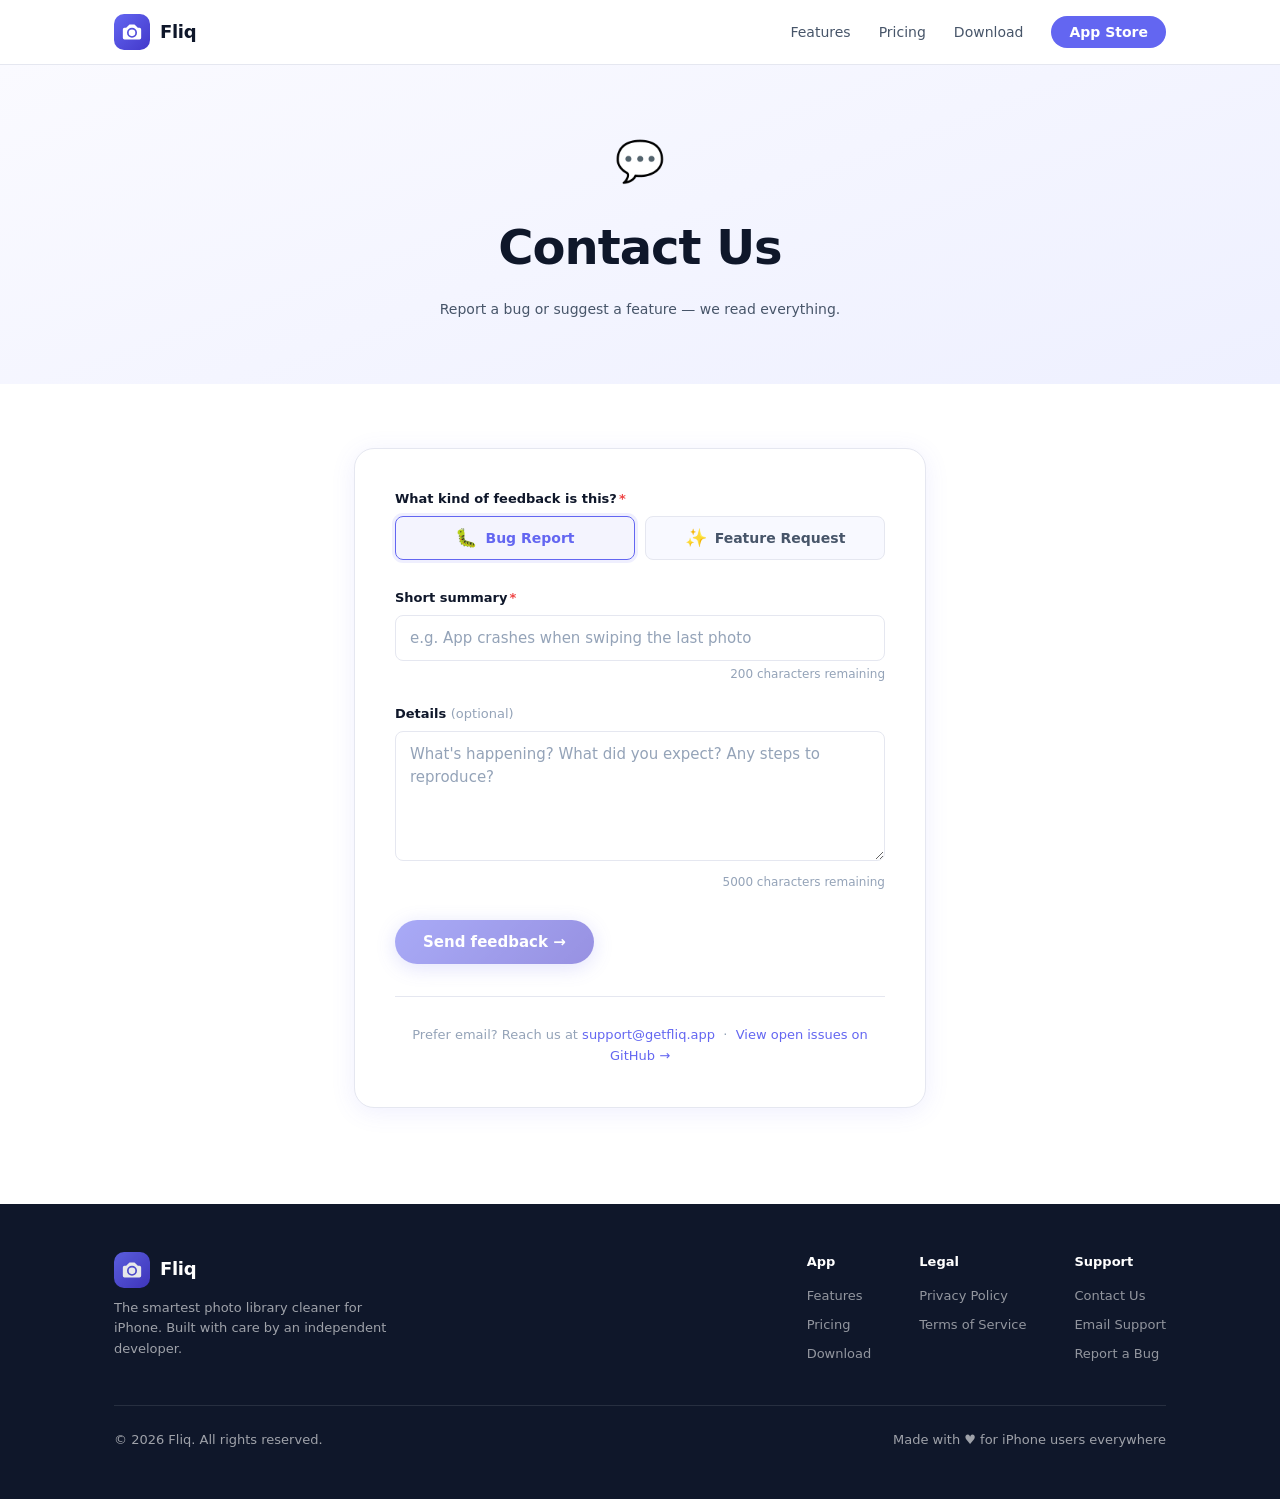
==== contact.html @ dd52927d "Add Contact Us page wired to submitFeedback Azure Function New contact.html lets users submit bug re" ====
<!DOCTYPE html>
<html lang="en">
<head>
  <meta charset="UTF-8" />
  <meta name="viewport" content="width=device-width, initial-scale=1.0" />
  <title>Contact — Fliq</title>
  <meta name="description" content="Report a bug or suggest a feature for Fliq — your feedback goes straight to the developer." />
  <link rel="stylesheet" href="style.css" />
  <style>
    /* ── Contact page ─────────────────────────────────────────────────────── */

    .contact-wrap {
      padding: 64px 0 96px;
    }

    .contact-card {
      background: var(--surface);
      border: 1px solid var(--border);
      border-radius: 20px;
      padding: 40px;
      box-shadow: var(--shadow);
    }

    /* Type toggle */
    .type-toggle {
      display: grid;
      grid-template-columns: 1fr 1fr;
      gap: 10px;
      margin-bottom: 28px;
    }

    .type-btn {
      display: flex;
      align-items: center;
      justify-content: center;
      gap: 8px;
      padding: 12px 16px;
      border-radius: var(--radius-sm);
      border: 1.5px solid var(--border);
      background: var(--surface-2);
      color: var(--text-2);
      font-size: 14px;
      font-weight: 600;
      cursor: pointer;
      transition: border-color .2s, background .2s, color .2s, box-shadow .2s;
      font-family: inherit;
      text-align: center;
    }

    .type-btn:hover {
      border-color: var(--accent-light);
      color: var(--text);
    }

    .type-btn.active {
      border-color: var(--accent);
      background: rgba(99, 102, 241, .07);
      color: var(--accent);
      box-shadow: 0 0 0 3px rgba(99, 102, 241, .1);
    }

    .type-btn .icon { font-size: 18px; line-height: 1; }

    /* Form fields */
    .form-group {
      margin-bottom: 20px;
    }

    .form-label {
      display: block;
      font-size: 13px;
      font-weight: 600;
      color: var(--text);
      margin-bottom: 6px;
    }

    .form-label .req {
      color: var(--red);
      margin-left: 2px;
    }

    .form-input,
    .form-textarea {
      width: 100%;
      padding: 11px 14px;
      border: 1.5px solid var(--border);
      border-radius: var(--radius-sm);
      background: var(--surface);
      color: var(--text);
      font-size: 15px;
      font-family: inherit;
      line-height: 1.5;
      transition: border-color .2s, box-shadow .2s;
      appearance: none;
      -webkit-appearance: none;
    }

    .form-input::placeholder,
    .form-textarea::placeholder {
      color: var(--text-3);
    }

    .form-input:focus,
    .form-textarea:focus {
      outline: none;
      border-color: var(--accent);
      box-shadow: 0 0 0 3px rgba(99, 102, 241, .1);
    }

    .form-textarea {
      resize: vertical;
      min-height: 130px;
    }

    .char-count {
      text-align: right;
      font-size: 12px;
      color: var(--text-3);
      margin-top: 4px;
    }

    .char-count.over { color: var(--red); }

    /* Submit button */
    .submit-row {
      display: flex;
      align-items: center;
      gap: 16px;
      margin-top: 28px;
    }

    .btn-submit {
      display: inline-flex;
      align-items: center;
      gap: 8px;
      padding: 13px 28px;
      border-radius: 50px;
      background: linear-gradient(135deg, var(--accent), var(--accent-dark));
      color: #fff;
      font-size: 15px;
      font-weight: 600;
      font-family: inherit;
      border: none;
      cursor: pointer;
      box-shadow: 0 4px 20px rgba(99,102,241,.35);
      transition: transform .2s, box-shadow .2s, opacity .2s;
    }

    .btn-submit:hover:not(:disabled) {
      transform: translateY(-2px);
      box-shadow: 0 8px 28px rgba(99,102,241,.45);
    }

    .btn-submit:disabled {
      opacity: .55;
      cursor: not-allowed;
    }

    .btn-submit .spinner {
      width: 16px; height: 16px;
      border: 2px solid rgba(255,255,255,.4);
      border-top-color: #fff;
      border-radius: 50%;
      animation: spin .7s linear infinite;
      flex-shrink: 0;
    }

    @keyframes spin { to { transform: rotate(360deg); } }

    /* Status messages */
    .status-msg {
      display: none;
      align-items: center;
      gap: 8px;
      font-size: 14px;
      font-weight: 500;
    }

    .status-msg.visible { display: flex; }

    .status-msg.success { color: var(--green); }
    .status-msg.error   { color: var(--red); }

    /* Success state — replaces the form */
    .success-state {
      display: none;
      text-align: center;
      padding: 48px 24px;
    }

    .success-state.visible { display: block; }

    .success-state .success-icon {
      font-size: 52px;
      margin-bottom: 20px;
    }

    .success-state h2 {
      font-size: 22px;
      font-weight: 800;
      margin-bottom: 10px;
    }

    .success-state p {
      font-size: 15px;
      color: var(--text-2);
      margin-bottom: 28px;
      line-height: 1.7;
    }

    /* Divider */
    .contact-divider {
      text-align: center;
      font-size: 13px;
      color: var(--text-3);
      margin: 32px 0 0;
      padding-top: 28px;
      border-top: 1px solid var(--border);
    }

    .contact-divider a {
      color: var(--accent);
      text-decoration: none;
      font-weight: 500;
    }

    .contact-divider a:hover { text-decoration: underline; }
  </style>
</head>
<body>

<!-- ── Nav ──────────────────────────────────────────────────────────────── -->
<nav>
  <div class="nav-inner">
    <a class="nav-logo" href="index.html">
      <div class="nav-logo-icon">
        <svg viewBox="0 0 24 24"><path d="M9 3L5 7H3a2 2 0 0 0-2 2v10a2 2 0 0 0 2 2h18a2 2 0 0 0 2-2V9a2 2 0 0 0-2-2h-2l-4-4H9zm3 4a6 6 0 1 1 0 12A6 6 0 0 1 12 7zm0 2a4 4 0 1 0 0 8 4 4 0 0 0 0-8z"/></svg>
      </div>
      <span>Fliq</span>
    </a>
    <ul class="nav-links">
      <li><a href="index.html#features">Features</a></li>
      <li><a href="index.html#pricing">Pricing</a></li>
      <li><a href="#">Download</a></li>
      <li><a href="#" class="btn-nav">App Store</a></li>
    </ul>
  </div>
</nav>

<!-- ── Hero ─────────────────────────────────────────────────────────────── -->
<div class="legal-hero">
  <div class="container-xs">
    <div style="font-size:40px;margin-bottom:16px">💬</div>
    <h1>Contact Us</h1>
    <p class="meta">Report a bug or suggest a feature — we read everything.</p>
  </div>
</div>

<!-- ── Form ─────────────────────────────────────────────────────────────── -->
<div class="contact-wrap">
  <div class="container-xs">
    <div class="contact-card">

      <!-- Success state (hidden until submit) -->
      <div class="success-state" id="successState">
        <div class="success-icon">🎉</div>
        <h2>Got it — thanks!</h2>
        <p>Your submission has been logged as a GitHub issue and the developer has been notified. We'll review it shortly.</p>
        <button class="btn-submit" onclick="resetForm()" style="margin:0 auto">
          Send another →
        </button>
      </div>

      <!-- Form (shown by default) -->
      <form id="contactForm" novalidate>

        <!-- Type selector -->
        <div class="form-group">
          <label class="form-label">What kind of feedback is this?<span class="req">*</span></label>
          <div class="type-toggle">
            <button type="button" class="type-btn active" data-type="bug" onclick="selectType('bug', this)">
              <span class="icon">🐛</span> Bug Report
            </button>
            <button type="button" class="type-btn" data-type="feature" onclick="selectType('feature', this)">
              <span class="icon">✨</span> Feature Request
            </button>
          </div>
          <input type="hidden" id="feedbackType" value="bug" />
        </div>

        <!-- Title -->
        <div class="form-group">
          <label class="form-label" for="feedbackTitle">
            Short summary<span class="req">*</span>
          </label>
          <input
            id="feedbackTitle"
            class="form-input"
            type="text"
            maxlength="200"
            placeholder="e.g. App crashes when swiping the last photo"
            oninput="updateTitleCount()"
            required
          />
          <div class="char-count" id="titleCount">200 characters remaining</div>
        </div>

        <!-- Description -->
        <div class="form-group">
          <label class="form-label" for="feedbackBody">
            Details <span style="color:var(--text-3);font-weight:400">(optional)</span>
          </label>
          <textarea
            id="feedbackBody"
            class="form-textarea"
            maxlength="5000"
            placeholder="What's happening? What did you expect? Any steps to reproduce?"
            oninput="updateBodyCount()"
          ></textarea>
          <div class="char-count" id="bodyCount">5000 characters remaining</div>
        </div>

        <!-- Submit row -->
        <div class="submit-row">
          <button type="submit" class="btn-submit" id="submitBtn" disabled>
            Send feedback →
          </button>
          <span class="status-msg error" id="errorMsg">
            ⚠ <span id="errorText">Something went wrong. Please try again.</span>
          </span>
        </div>

      </form>

      <!-- Footer note -->
      <p class="contact-divider">
        Prefer email? Reach us at
        <a href="mailto:support@getfliq.app">support@getfliq.app</a>
        &nbsp;·&nbsp;
        <a href="https://github.com/brianlowen/Fliq/issues" target="_blank">View open issues on GitHub →</a>
      </p>

    </div>
  </div>
</div>

<!-- ── Footer ────────────────────────────────────────────────────────────── -->
<footer>
  <div class="footer-inner">
    <div class="footer-top">
      <div class="footer-brand">
        <a class="nav-logo" href="index.html">
          <div class="nav-logo-icon">
            <svg viewBox="0 0 24 24"><path d="M9 3L5 7H3a2 2 0 0 0-2 2v10a2 2 0 0 0 2 2h18a2 2 0 0 0 2-2V9a2 2 0 0 0-2-2h-2l-4-4H9zm3 4a6 6 0 1 1 0 12A6 6 0 0 1 12 7zm0 2a4 4 0 1 0 0 8 4 4 0 0 0 0-8z"/></svg>
          </div>
          <span>Fliq</span>
        </a>
        <p>The smartest photo library cleaner for iPhone. Built with care by an independent developer.</p>
      </div>
      <div class="footer-links">
        <div class="footer-links-col">
          <h4>App</h4>
          <a href="index.html#features">Features</a>
          <a href="index.html#pricing">Pricing</a>
          <a href="#">Download</a>
        </div>
        <div class="footer-links-col">
          <h4>Legal</h4>
          <a href="privacy.html">Privacy Policy</a>
          <a href="terms.html">Terms of Service</a>
        </div>
        <div class="footer-links-col">
          <h4>Support</h4>
          <a href="contact.html">Contact Us</a>
          <a href="mailto:support@getfliq.app">Email Support</a>
          <a href="https://github.com/brianlowen/Fliq/issues">Report a Bug</a>
        </div>
      </div>
    </div>
    <div class="footer-bottom">
      <span>© 2026 Fliq. All rights reserved.</span>
      <span>Made with ♥ for iPhone users everywhere</span>
    </div>
  </div>
</footer>

<!-- ── JS ────────────────────────────────────────────────────────────────── -->
<script>
  const API_URL = 'https://fliq-selfimprovement-fn.azurewebsites.net/api/submitfeedback';
  // Function key — split to avoid plaintext secret in source control
  const _k = ['67SVxEVKYtxp', 'xL0khHx9j0gW', '4gxHIfS1BJpD', 'L684CmXbAzFu', 'L69a1A=='];
  const API_KEY = _k.join('');

  const form        = document.getElementById('contactForm');
  const submitBtn   = document.getElementById('submitBtn');
  const errorMsg    = document.getElementById('errorMsg');
  const errorText   = document.getElementById('errorText');
  const successState = document.getElementById('successState');
  const titleInput  = document.getElementById('feedbackTitle');
  const bodyInput   = document.getElementById('feedbackBody');
  const typeInput   = document.getElementById('feedbackType');

  // ── Type toggle ───────────────────────────────────────────────────────────

  function selectType(type, btn) {
    document.querySelectorAll('.type-btn').forEach(b => b.classList.remove('active'));
    btn.classList.add('active');
    typeInput.value = type;

    // Update placeholder copy to match the selected type
    titleInput.placeholder = type === 'bug'
      ? 'e.g. App crashes when swiping the last photo'
      : 'e.g. Let me swipe in landscape mode';
    bodyInput.placeholder = type === 'bug'
      ? 'What\'s happening? What did you expect? Any steps to reproduce?'
      : 'What would you like to see in Fliq?';
  }

  // ── Character counters ────────────────────────────────────────────────────

  function updateTitleCount() {
    const remaining = 200 - titleInput.value.length;
    const el = document.getElementById('titleCount');
    el.textContent = remaining + ' characters remaining';
    el.classList.toggle('over', remaining < 0);
    updateSubmitState();
  }

  function updateBodyCount() {
    const remaining = 5000 - bodyInput.value.length;
    const el = document.getElementById('bodyCount');
    el.textContent = remaining + ' characters remaining';
    el.classList.toggle('over', remaining < 0);
  }

  function updateSubmitState() {
    submitBtn.disabled = titleInput.value.trim().length === 0;
  }

  // ── Form submission ───────────────────────────────────────────────────────

  form.addEventListener('submit', async (e) => {
    e.preventDefault();
    hideError();

    const title = titleInput.value.trim().slice(0, 200);
    const body  = bodyInput.value.trim().slice(0, 5000);
    const type  = typeInput.value;

    if (!title) return;

    setLoading(true);

    try {
      const res = await fetch(`${API_URL}?code=${encodeURIComponent(API_KEY)}`, {
        method: 'POST',
        headers: { 'Content-Type': 'application/json' },
        body: JSON.stringify({ title, body, type }),
      });

      if (res.status === 201) {
        showSuccess();
      } else {
        const data = await res.json().catch(() => ({}));
        showError(data.error || 'Submission failed. Please try again.');
      }
    } catch {
      showError('Network error — please check your connection and try again.');
    } finally {
      setLoading(false);
    }
  });

  // ── Helpers ───────────────────────────────────────────────────────────────

  function setLoading(loading) {
    if (loading) {
      submitBtn.disabled = true;
      submitBtn.innerHTML = '<span class="spinner"></span> Sending…';
    } else {
      submitBtn.disabled = titleInput.value.trim().length === 0;
      submitBtn.innerHTML = 'Send feedback →';
    }
  }

  function showSuccess() {
    form.style.display = 'none';
    successState.classList.add('visible');
    document.querySelector('.contact-divider').style.display = 'none';
  }

  function resetForm() {
    form.reset();
    typeInput.value = 'bug';
    document.querySelectorAll('.type-btn').forEach((b, i) => b.classList.toggle('active', i === 0));
    updateTitleCount();
    updateBodyCount();
    form.style.display = '';
    successState.classList.remove('visible');
    document.querySelector('.contact-divider').style.display = '';
    hideError();
  }

  function showError(msg) {
    errorText.textContent = msg;
    errorMsg.classList.add('visible');
  }

  function hideError() {
    errorMsg.classList.remove('visible');
  }
</script>

</body>
</html>
---- style.css ----
/* ─── Fliq Website · Shared Styles ──────────────────────────────────────── */

:root {
  --accent:       #6366f1;
  --accent-dark:  #4338ca;
  --accent-light: #818cf8;
  --surface:      #ffffff;
  --surface-2:    #f8f9ff;
  --surface-3:    #f1f2fe;
  --border:       #e5e7f0;
  --text:         #0f172a;
  --text-2:       #475569;
  --text-3:       #94a3b8;
  --red:          #ef4444;
  --green:        #10b981;
  --radius:       14px;
  --radius-sm:    8px;
  --shadow:       0 4px 24px rgba(99,102,241,.10);
  --shadow-lg:    0 12px 48px rgba(99,102,241,.18);
}

*, *::before, *::after { box-sizing: border-box; margin: 0; padding: 0; }

html { scroll-behavior: smooth; }

body {
  font-family: -apple-system, BlinkMacSystemFont, 'SF Pro Display',
               'Segoe UI', system-ui, sans-serif;
  background: var(--surface);
  color: var(--text);
  line-height: 1.6;
  -webkit-font-smoothing: antialiased;
}

/* ── Nav ─────────────────────────────────────────────────────────────────── */

nav {
  position: sticky; top: 0; z-index: 100;
  background: rgba(255,255,255,.85);
  backdrop-filter: saturate(180%) blur(20px);
  -webkit-backdrop-filter: saturate(180%) blur(20px);
  border-bottom: 1px solid var(--border);
}

.nav-inner {
  max-width: 1100px; margin: 0 auto;
  padding: 0 24px;
  height: 64px;
  display: flex; align-items: center; justify-content: space-between;
}

.nav-logo {
  display: flex; align-items: center; gap: 10px;
  text-decoration: none; color: var(--text);
}

.nav-logo-icon {
  width: 36px; height: 36px; border-radius: 10px;
  background: linear-gradient(135deg, var(--accent) 0%, var(--accent-dark) 100%);
  display: flex; align-items: center; justify-content: center;
}

.nav-logo-icon svg { width: 20px; height: 20px; fill: #fff; }

.nav-logo span {
  font-size: 18px; font-weight: 700; letter-spacing: -.3px;
}

.nav-links {
  display: flex; align-items: center; gap: 28px;
  list-style: none;
}

.nav-links a {
  font-size: 14px; font-weight: 500;
  color: var(--text-2); text-decoration: none;
  transition: color .2s;
}
.nav-links a:hover { color: var(--text); }

.btn-nav {
  background: var(--accent);
  color: #fff !important;
  padding: 8px 18px; border-radius: 20px;
  font-weight: 600 !important;
  transition: background .2s, transform .15s !important;
}
.btn-nav:hover { background: var(--accent-dark) !important; transform: translateY(-1px); }

/* ── Containers ──────────────────────────────────────────────────────────── */

.container { max-width: 1100px; margin: 0 auto; padding: 0 24px; }
.container-sm { max-width: 760px; margin: 0 auto; padding: 0 24px; }
.container-xs { max-width: 620px; margin: 0 auto; padding: 0 24px; }

section { padding: 96px 0; }
section:nth-child(even) { background: var(--surface-2); }

/* ── Buttons ─────────────────────────────────────────────────────────────── */

.btn {
  display: inline-flex; align-items: center; gap: 8px;
  padding: 14px 28px; border-radius: 50px;
  font-size: 15px; font-weight: 600;
  text-decoration: none; cursor: pointer; border: none;
  transition: transform .2s, box-shadow .2s, background .2s;
}

.btn-primary {
  background: linear-gradient(135deg, var(--accent), var(--accent-dark));
  color: #fff;
  box-shadow: 0 4px 20px rgba(99,102,241,.35);
}
.btn-primary:hover { transform: translateY(-2px); box-shadow: 0 8px 28px rgba(99,102,241,.45); }

.btn-outline {
  background: transparent;
  border: 1.5px solid var(--border);
  color: var(--text);
}
.btn-outline:hover { border-color: var(--accent); color: var(--accent); transform: translateY(-1px); }

/* ── Hero ────────────────────────────────────────────────────────────────── */

.hero {
  padding: 80px 0 96px;
  background: linear-gradient(160deg, #fafaff 0%, #eef0ff 50%, #f8f4ff 100%);
  overflow: hidden; position: relative;
}

.hero::before {
  content: '';
  position: absolute; top: -200px; right: -200px;
  width: 600px; height: 600px; border-radius: 50%;
  background: radial-gradient(circle, rgba(99,102,241,.12) 0%, transparent 70%);
  pointer-events: none;
}

.hero::after {
  content: '';
  position: absolute; bottom: -150px; left: -100px;
  width: 400px; height: 400px; border-radius: 50%;
  background: radial-gradient(circle, rgba(139,92,246,.08) 0%, transparent 70%);
  pointer-events: none;
}

.hero-inner {
  max-width: 1100px; margin: 0 auto; padding: 0 24px;
  display: grid; grid-template-columns: 1fr 1fr;
  align-items: center; gap: 64px;
}

.hero-badge {
  display: inline-flex; align-items: center; gap: 6px;
  background: rgba(99,102,241,.1); color: var(--accent);
  padding: 5px 12px; border-radius: 20px;
  font-size: 12px; font-weight: 700; letter-spacing: .5px;
  text-transform: uppercase; margin-bottom: 20px;
}

.hero h1 {
  font-size: clamp(36px, 5vw, 56px);
  font-weight: 800;
  letter-spacing: -1.5px;
  line-height: 1.08;
  color: var(--text);
  margin-bottom: 20px;
}

.hero h1 .gradient-text {
  background: linear-gradient(135deg, var(--accent), #8b5cf6);
  -webkit-background-clip: text;
  -webkit-text-fill-color: transparent;
  background-clip: text;
}

.hero p {
  font-size: 18px; color: var(--text-2);
  line-height: 1.7; margin-bottom: 36px; max-width: 480px;
}

.hero-actions { display: flex; gap: 14px; flex-wrap: wrap; }

.hero-social-proof {
  margin-top: 36px;
  display: flex; align-items: center; gap: 12px;
  font-size: 13px; color: var(--text-3);
}

.stars { color: #f59e0b; letter-spacing: 1px; }

/* ── Phone mockup ────────────────────────────────────────────────────────── */

.hero-visual {
  display: flex; justify-content: center; align-items: center;
  position: relative;
}

.phone-frame {
  width: 260px; height: 520px;
  background: #1a1a2e;
  border-radius: 44px;
  border: 2px solid rgba(255,255,255,.15);
  box-shadow: var(--shadow-lg), 0 0 0 6px rgba(99,102,241,.08), 0 40px 80px rgba(0,0,0,.3);
  overflow: hidden;
  position: relative;
  display: flex; flex-direction: column;
}

.phone-notch {
  width: 100px; height: 28px;
  background: #1a1a2e; border-radius: 0 0 18px 18px;
  margin: 0 auto; z-index: 2; flex-shrink: 0;
  border: 2px solid rgba(255,255,255,.06); border-top: none;
}

.phone-screen {
  flex: 1; padding: 8px;
  background: linear-gradient(180deg, #1a1a2e 0%, #0f0f23 100%);
  display: flex; flex-direction: column; gap: 8px; overflow: hidden;
}

.photo-card {
  flex: 1; border-radius: 18px; overflow: hidden;
  background: linear-gradient(135deg, #667eea 0%, #764ba2 100%);
  display: flex; align-items: flex-end;
  position: relative;
}

.photo-card-gradient {
  position: absolute; inset: 0;
  background: linear-gradient(0deg, rgba(0,0,0,.5) 0%, transparent 60%);
}

.photo-card-inner {
  position: relative; z-index: 1; padding: 16px;
  color: white; width: 100%;
}

.photo-date { font-size: 10px; opacity: .7; margin-bottom: 2px; }
.photo-count { font-size: 13px; font-weight: 700; }

.swipe-actions {
  display: flex; justify-content: space-between; padding: 0 4px;
}

.swipe-btn {
  width: 48px; height: 48px; border-radius: 50%;
  display: flex; align-items: center; justify-content: center;
  font-size: 20px;
}
.swipe-btn.delete { background: rgba(239,68,68,.2); }
.swipe-btn.keep   { background: rgba(16,185,129,.2); }

.floating-card {
  position: absolute;
  background: white; border-radius: 16px;
  padding: 12px 16px;
  box-shadow: var(--shadow);
  font-size: 13px; font-weight: 600;
  display: flex; align-items: center; gap: 8px;
}
.floating-card.left  { left: -28px; top: 30%; }
.floating-card.right { right: -24px; top: 55%; }

/* ── Feature grid ────────────────────────────────────────────────────────── */

.section-tag {
  font-size: 12px; font-weight: 700; letter-spacing: .8px;
  text-transform: uppercase; color: var(--accent);
  margin-bottom: 12px;
}

.section-title {
  font-size: clamp(28px, 4vw, 40px);
  font-weight: 800; letter-spacing: -1px;
  color: var(--text); margin-bottom: 16px; line-height: 1.15;
}

.section-sub {
  font-size: 17px; color: var(--text-2);
  line-height: 1.7; max-width: 560px;
}

.features-grid {
  display: grid;
  grid-template-columns: repeat(auto-fit, minmax(280px, 1fr));
  gap: 20px; margin-top: 56px;
}

.feature-card {
  background: var(--surface);
  border: 1px solid var(--border);
  border-radius: var(--radius);
  padding: 28px;
  transition: box-shadow .2s, transform .2s, border-color .2s;
}
.feature-card:hover {
  box-shadow: var(--shadow);
  transform: translateY(-3px);
  border-color: var(--accent-light);
}

.feature-icon {
  width: 48px; height: 48px; border-radius: 12px;
  display: flex; align-items: center; justify-content: center;
  font-size: 22px; margin-bottom: 18px;
}

.feature-card h3 { font-size: 17px; font-weight: 700; margin-bottom: 8px; }
.feature-card p  { font-size: 14px; color: var(--text-2); line-height: 1.65; }

/* ── How it works ────────────────────────────────────────────────────────── */

.steps { display: flex; flex-direction: column; gap: 40px; margin-top: 56px; }

.step {
  display: flex; gap: 24px; align-items: flex-start;
}

.step-num {
  flex-shrink: 0;
  width: 44px; height: 44px; border-radius: 50%;
  background: linear-gradient(135deg, var(--accent), var(--accent-dark));
  color: #fff;
  display: flex; align-items: center; justify-content: center;
  font-weight: 800; font-size: 16px;
  box-shadow: 0 4px 12px rgba(99,102,241,.3);
}

.step-content h3 { font-size: 18px; font-weight: 700; margin-bottom: 6px; }
.step-content p  { font-size: 15px; color: var(--text-2); line-height: 1.65; }

/* ── Pricing ─────────────────────────────────────────────────────────────── */

.pricing-grid {
  display: grid;
  grid-template-columns: 1fr 1fr;
  gap: 24px; margin-top: 56px;
}

.pricing-card {
  border: 1.5px solid var(--border);
  border-radius: var(--radius);
  padding: 32px;
  position: relative;
}

.pricing-card.featured {
  border-color: var(--accent);
  background: linear-gradient(160deg, #fafaff 0%, #f1f2fe 100%);
  box-shadow: 0 0 0 4px rgba(99,102,241,.07);
}

.pricing-badge {
  position: absolute; top: -12px; left: 50%; transform: translateX(-50%);
  background: var(--accent); color: #fff;
  padding: 3px 14px; border-radius: 20px;
  font-size: 11px; font-weight: 700; letter-spacing: .5px; text-transform: uppercase;
  white-space: nowrap;
}

.pricing-tier { font-size: 13px; font-weight: 700; color: var(--text-3); text-transform: uppercase; letter-spacing: .5px; }
.pricing-price {
  font-size: 40px; font-weight: 800; letter-spacing: -1.5px;
  color: var(--text); margin: 10px 0 4px;
}
.pricing-price span { font-size: 15px; font-weight: 500; color: var(--text-2); }
.pricing-desc { font-size: 14px; color: var(--text-2); margin-bottom: 28px; }

.pricing-features { list-style: none; display: flex; flex-direction: column; gap: 10px; margin-bottom: 28px; }
.pricing-features li {
  font-size: 14px; display: flex; align-items: center; gap: 8px;
}
.pricing-features li .check { color: var(--green); font-weight: 700; }
.pricing-features li .cross { color: var(--text-3); }
.pricing-features li .lock  { color: var(--text-3); font-size: 12px; }

/* ── Footer ──────────────────────────────────────────────────────────────── */

footer {
  background: var(--text); color: rgba(255,255,255,.6);
  padding: 48px 0;
}

.footer-inner {
  max-width: 1100px; margin: 0 auto; padding: 0 24px;
  display: flex; flex-direction: column; gap: 32px;
}

.footer-top {
  display: flex; justify-content: space-between; align-items: flex-start;
  gap: 40px; flex-wrap: wrap;
}

.footer-brand .nav-logo { color: #fff; }
.footer-brand .nav-logo-icon { opacity: .9; }
.footer-brand p { font-size: 13px; margin-top: 10px; max-width: 280px; line-height: 1.6; }

.footer-links { display: flex; gap: 48px; }
.footer-links-col h4 { font-size: 13px; font-weight: 700; color: #fff; margin-bottom: 14px; }
.footer-links-col a {
  display: block; font-size: 13px; color: rgba(255,255,255,.55);
  text-decoration: none; margin-bottom: 8px;
  transition: color .2s;
}
.footer-links-col a:hover { color: #fff; }

.footer-bottom {
  border-top: 1px solid rgba(255,255,255,.1);
  padding-top: 24px;
  display: flex; justify-content: space-between; align-items: center;
  font-size: 13px; flex-wrap: wrap; gap: 12px;
}

/* ── Legal pages ─────────────────────────────────────────────────────────── */

.legal-hero {
  background: linear-gradient(160deg, #fafaff 0%, #eef0ff 100%);
  padding: 64px 0;
  text-align: center;
}

.legal-hero h1 {
  font-size: clamp(30px, 4vw, 48px);
  font-weight: 800; letter-spacing: -1px; margin-bottom: 12px;
}

.legal-hero .meta {
  font-size: 14px; color: var(--text-2);
}

.legal-hero .meta a {
  color: var(--accent); text-decoration: none; font-weight: 500;
}

.legal-body {
  padding: 64px 0 96px;
}

.legal-body h2 {
  font-size: 20px; font-weight: 700;
  color: var(--text); margin: 40px 0 12px;
  padding-top: 8px;
}

.legal-body h2:first-child { margin-top: 0; }

.legal-body h3 {
  font-size: 16px; font-weight: 700;
  color: var(--text); margin: 24px 0 8px;
}

.legal-body p {
  font-size: 15px; color: var(--text-2);
  line-height: 1.8; margin-bottom: 14px;
}

.legal-body ul, .legal-body ol {
  margin: 0 0 16px 20px;
}

.legal-body li {
  font-size: 15px; color: var(--text-2);
  line-height: 1.8; margin-bottom: 6px;
}

.legal-body strong { color: var(--text); font-weight: 600; }

.legal-body .highlight-box {
  background: var(--surface-3); border-left: 3px solid var(--accent);
  padding: 16px 20px; border-radius: 0 var(--radius-sm) var(--radius-sm) 0;
  margin: 20px 0;
}

.legal-body .highlight-box p { margin: 0; font-size: 14px; }

/* ── Responsive ──────────────────────────────────────────────────────────── */

@media (max-width: 768px) {
  section { padding: 64px 0; }

  .hero-inner {
    grid-template-columns: 1fr;
    text-align: center; gap: 48px;
  }

  .hero p { max-width: 100%; }
  .hero-actions { justify-content: center; }
  .hero-social-proof { justify-content: center; }
  .hero-visual { order: -1; }

  .floating-card.left  { left: 0; }
  .floating-card.right { right: 0; }

  .pricing-grid { grid-template-columns: 1fr; }
  .footer-top { flex-direction: column; }
  .footer-links { flex-wrap: wrap; gap: 32px; }
  .footer-bottom { flex-direction: column; text-align: center; }
  .nav-links { display: none; }
}
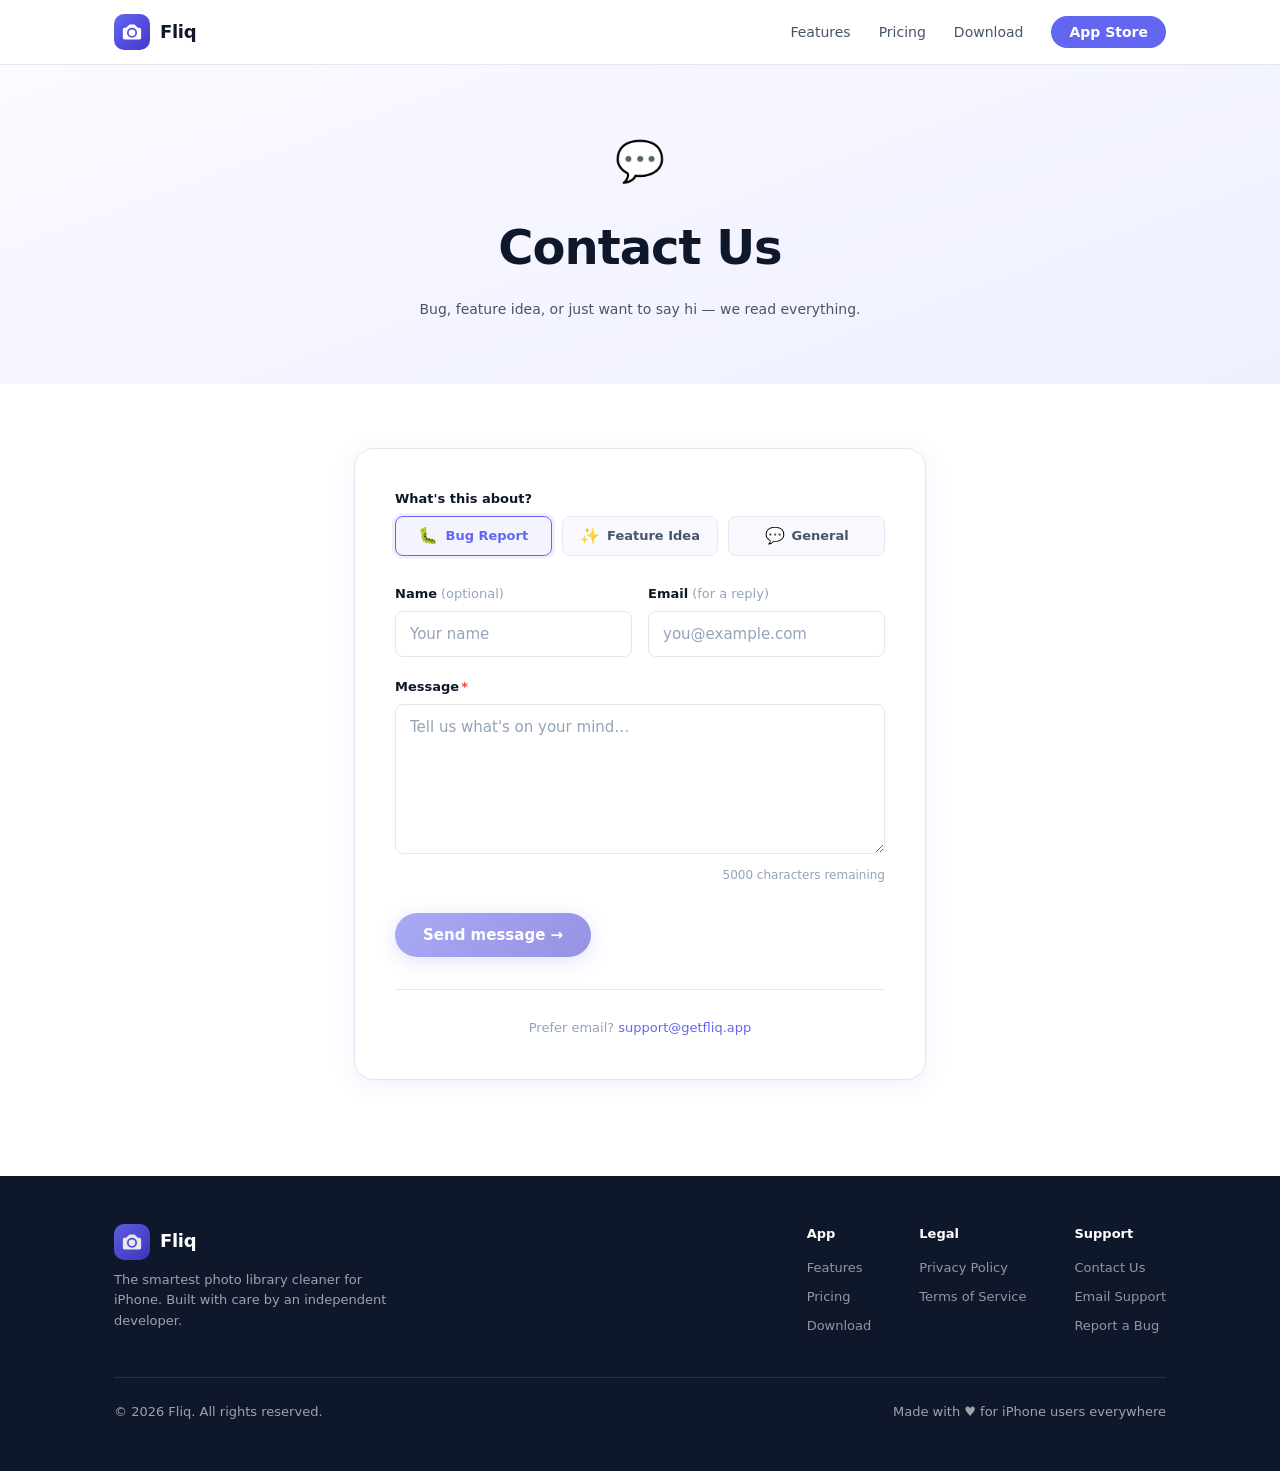
==== commit d828a494: "Rework contact form to email via submitContact function Form now collects name, email (optional), me" ====
--- a/contact.html
+++ b/contact.html
@@ -4,7 +4,7 @@
   <meta charset="UTF-8" />
   <meta name="viewport" content="width=device-width, initial-scale=1.0" />
   <title>Contact — Fliq</title>
-  <meta name="description" content="Report a bug or suggest a feature for Fliq — your feedback goes straight to the developer." />
+  <meta name="description" content="Get in touch with the Fliq team — report a bug, suggest a feature, or just say hi." />
   <link rel="stylesheet" href="style.css" />
   <style>
     /* ── Contact page ─────────────────────────────────────────────────────── */
@@ -24,7 +24,7 @@
     /* Type toggle */
     .type-toggle {
       display: grid;
-      grid-template-columns: 1fr 1fr;
+      grid-template-columns: repeat(3, 1fr);
       gap: 10px;
       margin-bottom: 28px;
     }
@@ -33,18 +33,19 @@
       display: flex;
       align-items: center;
       justify-content: center;
-      gap: 8px;
-      padding: 12px 16px;
+      gap: 7px;
+      padding: 11px 12px;
       border-radius: var(--radius-sm);
       border: 1.5px solid var(--border);
       background: var(--surface-2);
       color: var(--text-2);
-      font-size: 14px;
+      font-size: 13px;
       font-weight: 600;
       cursor: pointer;
       transition: border-color .2s, background .2s, color .2s, box-shadow .2s;
       font-family: inherit;
       text-align: center;
+      white-space: nowrap;
     }
 
     .type-btn:hover {
@@ -59,7 +60,15 @@
       box-shadow: 0 0 0 3px rgba(99, 102, 241, .1);
     }
 
-    .type-btn .icon { font-size: 18px; line-height: 1; }
+    .type-btn .icon { font-size: 16px; line-height: 1; }
+
+    /* Two-column row for name + email */
+    .form-row {
+      display: grid;
+      grid-template-columns: 1fr 1fr;
+      gap: 16px;
+      margin-bottom: 20px;
+    }
 
     /* Form fields */
     .form-group {
@@ -74,9 +83,10 @@
       margin-bottom: 6px;
     }
 
-    .form-label .req {
-      color: var(--red);
-      margin-left: 2px;
+    .form-label .opt {
+      color: var(--text-3);
+      font-weight: 400;
+      margin-left: 4px;
     }
 
     .form-input,
@@ -109,7 +119,7 @@
 
     .form-textarea {
       resize: vertical;
-      min-height: 130px;
+      min-height: 150px;
     }
 
     .char-count {
@@ -167,19 +177,16 @@
 
     @keyframes spin { to { transform: rotate(360deg); } }
 
-    /* Status messages */
-    .status-msg {
+    /* Error message */
+    .error-msg {
       display: none;
       align-items: center;
-      gap: 8px;
+      gap: 6px;
       font-size: 14px;
       font-weight: 500;
-    }
-
-    .status-msg.visible { display: flex; }
-
-    .status-msg.success { color: var(--green); }
-    .status-msg.error   { color: var(--red); }
+      color: var(--red);
+    }
+    .error-msg.visible { display: flex; }
 
     /* Success state — replaces the form */
     .success-state {
@@ -225,6 +232,14 @@
     }
 
     .contact-divider a:hover { text-decoration: underline; }
+
+    @media (max-width: 520px) {
+      .contact-card { padding: 24px 20px; }
+      .type-toggle  { grid-template-columns: 1fr 1fr; }
+      .type-toggle .type-btn:last-child { grid-column: 1 / -1; }
+      .form-row     { grid-template-columns: 1fr; gap: 0; }
+      .form-row .form-group { margin-bottom: 20px; }
+    }
   </style>
 </head>
 <body>
@@ -252,7 +267,7 @@
   <div class="container-xs">
     <div style="font-size:40px;margin-bottom:16px">💬</div>
     <h1>Contact Us</h1>
-    <p class="meta">Report a bug or suggest a feature — we read everything.</p>
+    <p class="meta">Bug, feature idea, or just want to say hi — we read everything.</p>
   </div>
 </div>
 
@@ -264,8 +279,8 @@
       <!-- Success state (hidden until submit) -->
       <div class="success-state" id="successState">
         <div class="success-icon">🎉</div>
-        <h2>Got it — thanks!</h2>
-        <p>Your submission has been logged as a GitHub issue and the developer has been notified. We'll review it shortly.</p>
+        <h2>Message sent — thanks!</h2>
+        <p>We received your message and will follow up if you left an email. We appreciate you taking the time to reach out.</p>
         <button class="btn-submit" onclick="resetForm()" style="margin:0 auto">
           Send another →
         </button>
@@ -276,56 +291,73 @@
 
         <!-- Type selector -->
         <div class="form-group">
-          <label class="form-label">What kind of feedback is this?<span class="req">*</span></label>
+          <label class="form-label">What's this about?</label>
           <div class="type-toggle">
-            <button type="button" class="type-btn active" data-type="bug" onclick="selectType('bug', this)">
+            <button type="button" class="type-btn active" onclick="selectType('bug', this)">
               <span class="icon">🐛</span> Bug Report
             </button>
-            <button type="button" class="type-btn" data-type="feature" onclick="selectType('feature', this)">
-              <span class="icon">✨</span> Feature Request
+            <button type="button" class="type-btn" onclick="selectType('feature', this)">
+              <span class="icon">✨</span> Feature Idea
+            </button>
+            <button type="button" class="type-btn" onclick="selectType('general', this)">
+              <span class="icon">💬</span> General
             </button>
           </div>
-          <input type="hidden" id="feedbackType" value="bug" />
-        </div>
-
-        <!-- Title -->
-        <div class="form-group">
-          <label class="form-label" for="feedbackTitle">
-            Short summary<span class="req">*</span>
-          </label>
-          <input
-            id="feedbackTitle"
-            class="form-input"
-            type="text"
-            maxlength="200"
-            placeholder="e.g. App crashes when swiping the last photo"
-            oninput="updateTitleCount()"
-            required
-          />
-          <div class="char-count" id="titleCount">200 characters remaining</div>
-        </div>
-
-        <!-- Description -->
-        <div class="form-group">
-          <label class="form-label" for="feedbackBody">
-            Details <span style="color:var(--text-3);font-weight:400">(optional)</span>
+          <input type="hidden" id="contactType" value="bug" />
+        </div>
+
+        <!-- Name + Email -->
+        <div class="form-row">
+          <div class="form-group" style="margin-bottom:0">
+            <label class="form-label" for="contactName">
+              Name<span class="opt">(optional)</span>
+            </label>
+            <input
+              id="contactName"
+              class="form-input"
+              type="text"
+              maxlength="100"
+              placeholder="Your name"
+              autocomplete="name"
+            />
+          </div>
+          <div class="form-group" style="margin-bottom:0">
+            <label class="form-label" for="contactEmail">
+              Email<span class="opt">(for a reply)</span>
+            </label>
+            <input
+              id="contactEmail"
+              class="form-input"
+              type="email"
+              maxlength="254"
+              placeholder="you@example.com"
+              autocomplete="email"
+            />
+          </div>
+        </div>
+
+        <!-- Message -->
+        <div class="form-group" style="margin-top:20px">
+          <label class="form-label" for="contactMessage">
+            Message<span style="color:var(--red);margin-left:2px">*</span>
           </label>
           <textarea
-            id="feedbackBody"
+            id="contactMessage"
             class="form-textarea"
             maxlength="5000"
-            placeholder="What's happening? What did you expect? Any steps to reproduce?"
-            oninput="updateBodyCount()"
+            placeholder="Tell us what's on your mind…"
+            oninput="updateMsgCount()"
+            required
           ></textarea>
-          <div class="char-count" id="bodyCount">5000 characters remaining</div>
+          <div class="char-count" id="msgCount">5000 characters remaining</div>
         </div>
 
         <!-- Submit row -->
         <div class="submit-row">
           <button type="submit" class="btn-submit" id="submitBtn" disabled>
-            Send feedback →
+            Send message →
           </button>
-          <span class="status-msg error" id="errorMsg">
+          <span class="error-msg" id="errorMsg">
             ⚠ <span id="errorText">Something went wrong. Please try again.</span>
           </span>
         </div>
@@ -333,11 +365,8 @@
       </form>
 
       <!-- Footer note -->
-      <p class="contact-divider">
-        Prefer email? Reach us at
-        <a href="mailto:support@getfliq.app">support@getfliq.app</a>
-        &nbsp;·&nbsp;
-        <a href="https://github.com/brianlowen/Fliq/issues" target="_blank">View open issues on GitHub →</a>
+      <p class="contact-divider" id="contactDivider">
+        Prefer email? <a href="mailto:support@getfliq.app">support@getfliq.app</a>
       </p>
 
     </div>
@@ -386,19 +415,15 @@
 
 <!-- ── JS ────────────────────────────────────────────────────────────────── -->
 <script>
-  const API_URL = 'https://fliq-selfimprovement-fn.azurewebsites.net/api/submitfeedback';
-  // Function key — split to avoid plaintext secret in source control
-  const _k = ['67SVxEVKYtxp', 'xL0khHx9j0gW', '4gxHIfS1BJpD', 'L684CmXbAzFu', 'L69a1A=='];
-  const API_KEY = _k.join('');
+  const API_URL = 'https://fliq-selfimprovement-fn.azurewebsites.net/api/submitcontact';
 
   const form        = document.getElementById('contactForm');
   const submitBtn   = document.getElementById('submitBtn');
   const errorMsg    = document.getElementById('errorMsg');
   const errorText   = document.getElementById('errorText');
   const successState = document.getElementById('successState');
-  const titleInput  = document.getElementById('feedbackTitle');
-  const bodyInput   = document.getElementById('feedbackBody');
-  const typeInput   = document.getElementById('feedbackType');
+  const msgInput    = document.getElementById('contactMessage');
+  const typeInput   = document.getElementById('contactType');
 
   // ── Type toggle ───────────────────────────────────────────────────────────
 
@@ -407,34 +432,22 @@
     btn.classList.add('active');
     typeInput.value = type;
 
-    // Update placeholder copy to match the selected type
-    titleInput.placeholder = type === 'bug'
-      ? 'e.g. App crashes when swiping the last photo'
-      : 'e.g. Let me swipe in landscape mode';
-    bodyInput.placeholder = type === 'bug'
-      ? 'What\'s happening? What did you expect? Any steps to reproduce?'
-      : 'What would you like to see in Fliq?';
-  }
-
-  // ── Character counters ────────────────────────────────────────────────────
-
-  function updateTitleCount() {
-    const remaining = 200 - titleInput.value.length;
-    const el = document.getElementById('titleCount');
+    const placeholders = {
+      bug:     'What\'s happening? What did you expect? Any steps to reproduce?',
+      feature: 'What would you like to see in Fliq? How would it help you?',
+      general: 'Tell us what\'s on your mind…',
+    };
+    msgInput.placeholder = placeholders[type];
+  }
+
+  // ── Character counter ─────────────────────────────────────────────────────
+
+  function updateMsgCount() {
+    const remaining = 5000 - msgInput.value.length;
+    const el = document.getElementById('msgCount');
     el.textContent = remaining + ' characters remaining';
     el.classList.toggle('over', remaining < 0);
-    updateSubmitState();
-  }
-
-  function updateBodyCount() {
-    const remaining = 5000 - bodyInput.value.length;
-    const el = document.getElementById('bodyCount');
-    el.textContent = remaining + ' characters remaining';
-    el.classList.toggle('over', remaining < 0);
-  }
-
-  function updateSubmitState() {
-    submitBtn.disabled = titleInput.value.trim().length === 0;
+    submitBtn.disabled = msgInput.value.trim().length === 0;
   }
 
   // ── Form submission ───────────────────────────────────────────────────────
@@ -443,25 +456,27 @@
     e.preventDefault();
     hideError();
 
-    const title = titleInput.value.trim().slice(0, 200);
-    const body  = bodyInput.value.trim().slice(0, 5000);
-    const type  = typeInput.value;
-
-    if (!title) return;
+    const message = msgInput.value.trim().slice(0, 5000);
+    const name    = document.getElementById('contactName').value.trim().slice(0, 100);
+    const email   = document.getElementById('contactEmail').value.trim().slice(0, 254);
+    const type    = typeInput.value;
+
+    if (!message) return;
 
     setLoading(true);
 
     try {
-      const res = await fetch(`${API_URL}?code=${encodeURIComponent(API_KEY)}`, {
+      const res = await fetch(API_URL, {
         method: 'POST',
         headers: { 'Content-Type': 'application/json' },
-        body: JSON.stringify({ title, body, type }),
+        body: JSON.stringify({ name, email, message, type }),
       });
 
-      if (res.status === 201) {
+      const data = await res.json().catch(() => ({}));
+
+      if (res.ok && data.ok) {
         showSuccess();
       } else {
-        const data = await res.json().catch(() => ({}));
         showError(data.error || 'Submission failed. Please try again.');
       }
     } catch {
@@ -478,26 +493,26 @@
       submitBtn.disabled = true;
       submitBtn.innerHTML = '<span class="spinner"></span> Sending…';
     } else {
-      submitBtn.disabled = titleInput.value.trim().length === 0;
-      submitBtn.innerHTML = 'Send feedback →';
+      submitBtn.disabled = msgInput.value.trim().length === 0;
+      submitBtn.innerHTML = 'Send message →';
     }
   }
 
   function showSuccess() {
     form.style.display = 'none';
+    document.getElementById('contactDivider').style.display = 'none';
     successState.classList.add('visible');
-    document.querySelector('.contact-divider').style.display = 'none';
   }
 
   function resetForm() {
     form.reset();
     typeInput.value = 'bug';
     document.querySelectorAll('.type-btn').forEach((b, i) => b.classList.toggle('active', i === 0));
-    updateTitleCount();
-    updateBodyCount();
+    msgInput.placeholder = 'What\'s happening? What did you expect? Any steps to reproduce?';
+    updateMsgCount();
     form.style.display = '';
+    document.getElementById('contactDivider').style.display = '';
     successState.classList.remove('visible');
-    document.querySelector('.contact-divider').style.display = '';
     hideError();
   }
 
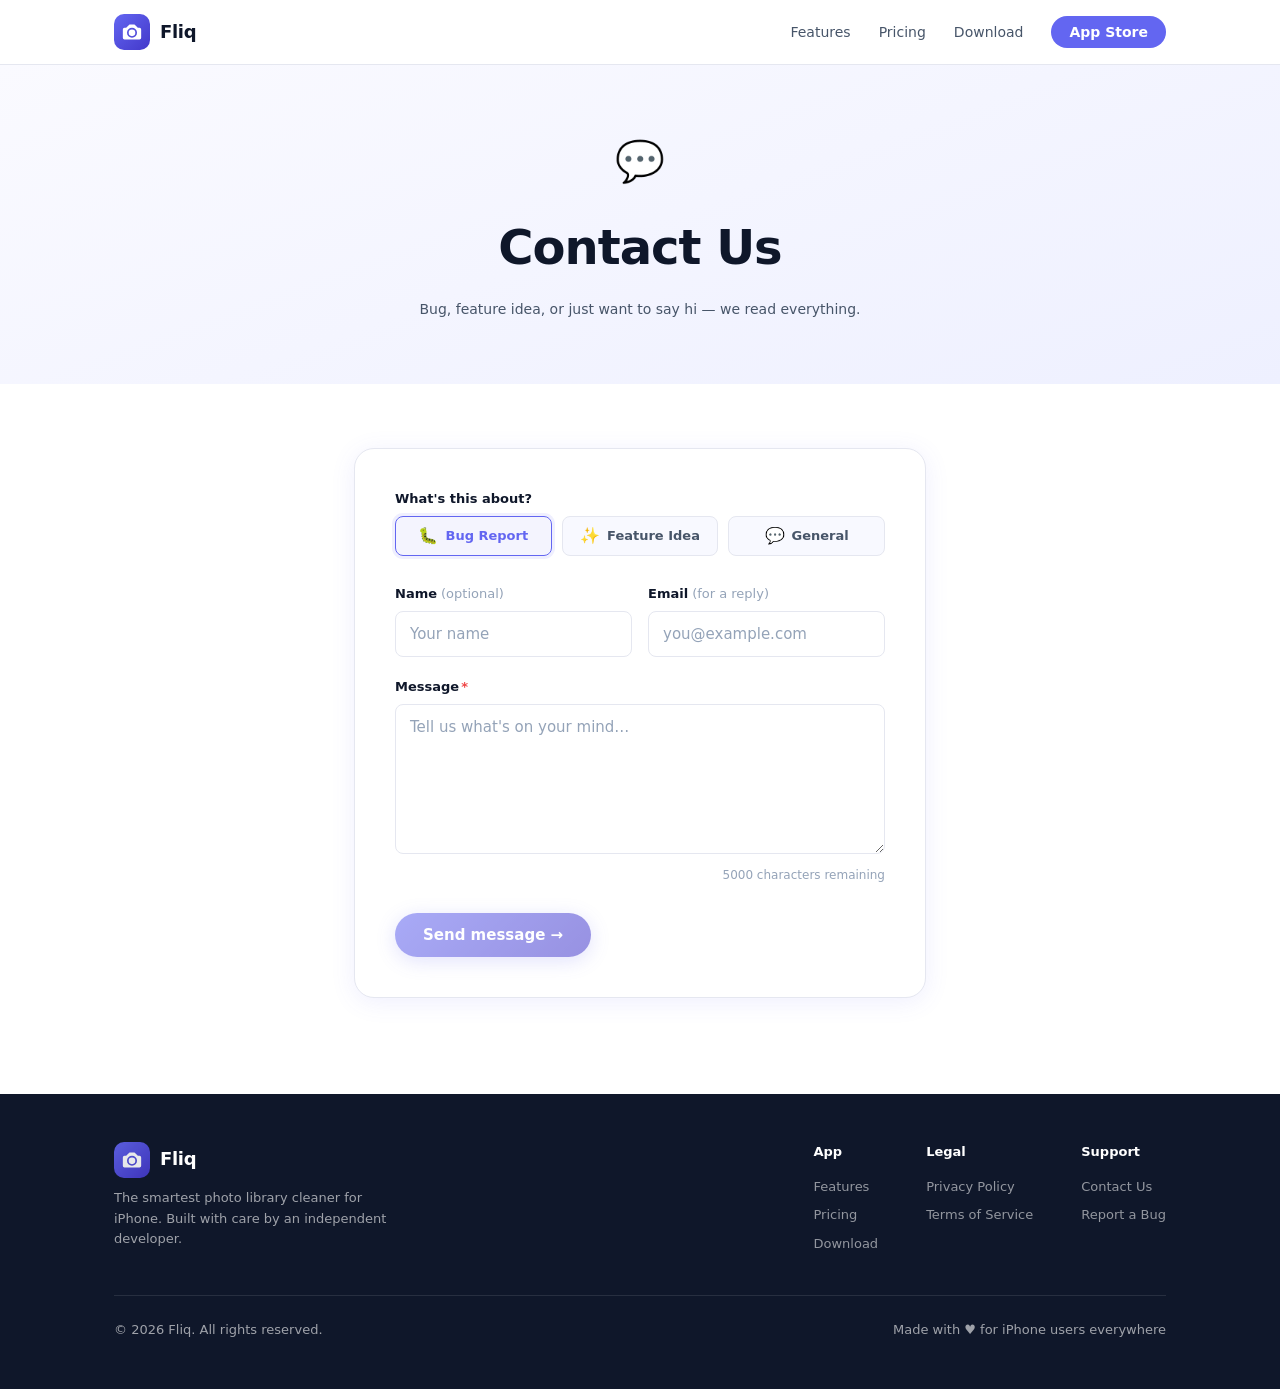
==== commit e888d08c: "Remove support@getfliq.app from all pages Replaced email links with contact form / GitHub links wher" ====
--- a/contact.html
+++ b/contact.html
@@ -364,10 +364,6 @@
 
       </form>
 
-      <!-- Footer note -->
-      <p class="contact-divider" id="contactDivider">
-        Prefer email? <a href="mailto:support@getfliq.app">support@getfliq.app</a>
-      </p>
 
     </div>
   </div>
@@ -401,7 +397,6 @@
         <div class="footer-links-col">
           <h4>Support</h4>
           <a href="contact.html">Contact Us</a>
-          <a href="mailto:support@getfliq.app">Email Support</a>
           <a href="https://github.com/brianlowen/Fliq/issues">Report a Bug</a>
         </div>
       </div>
